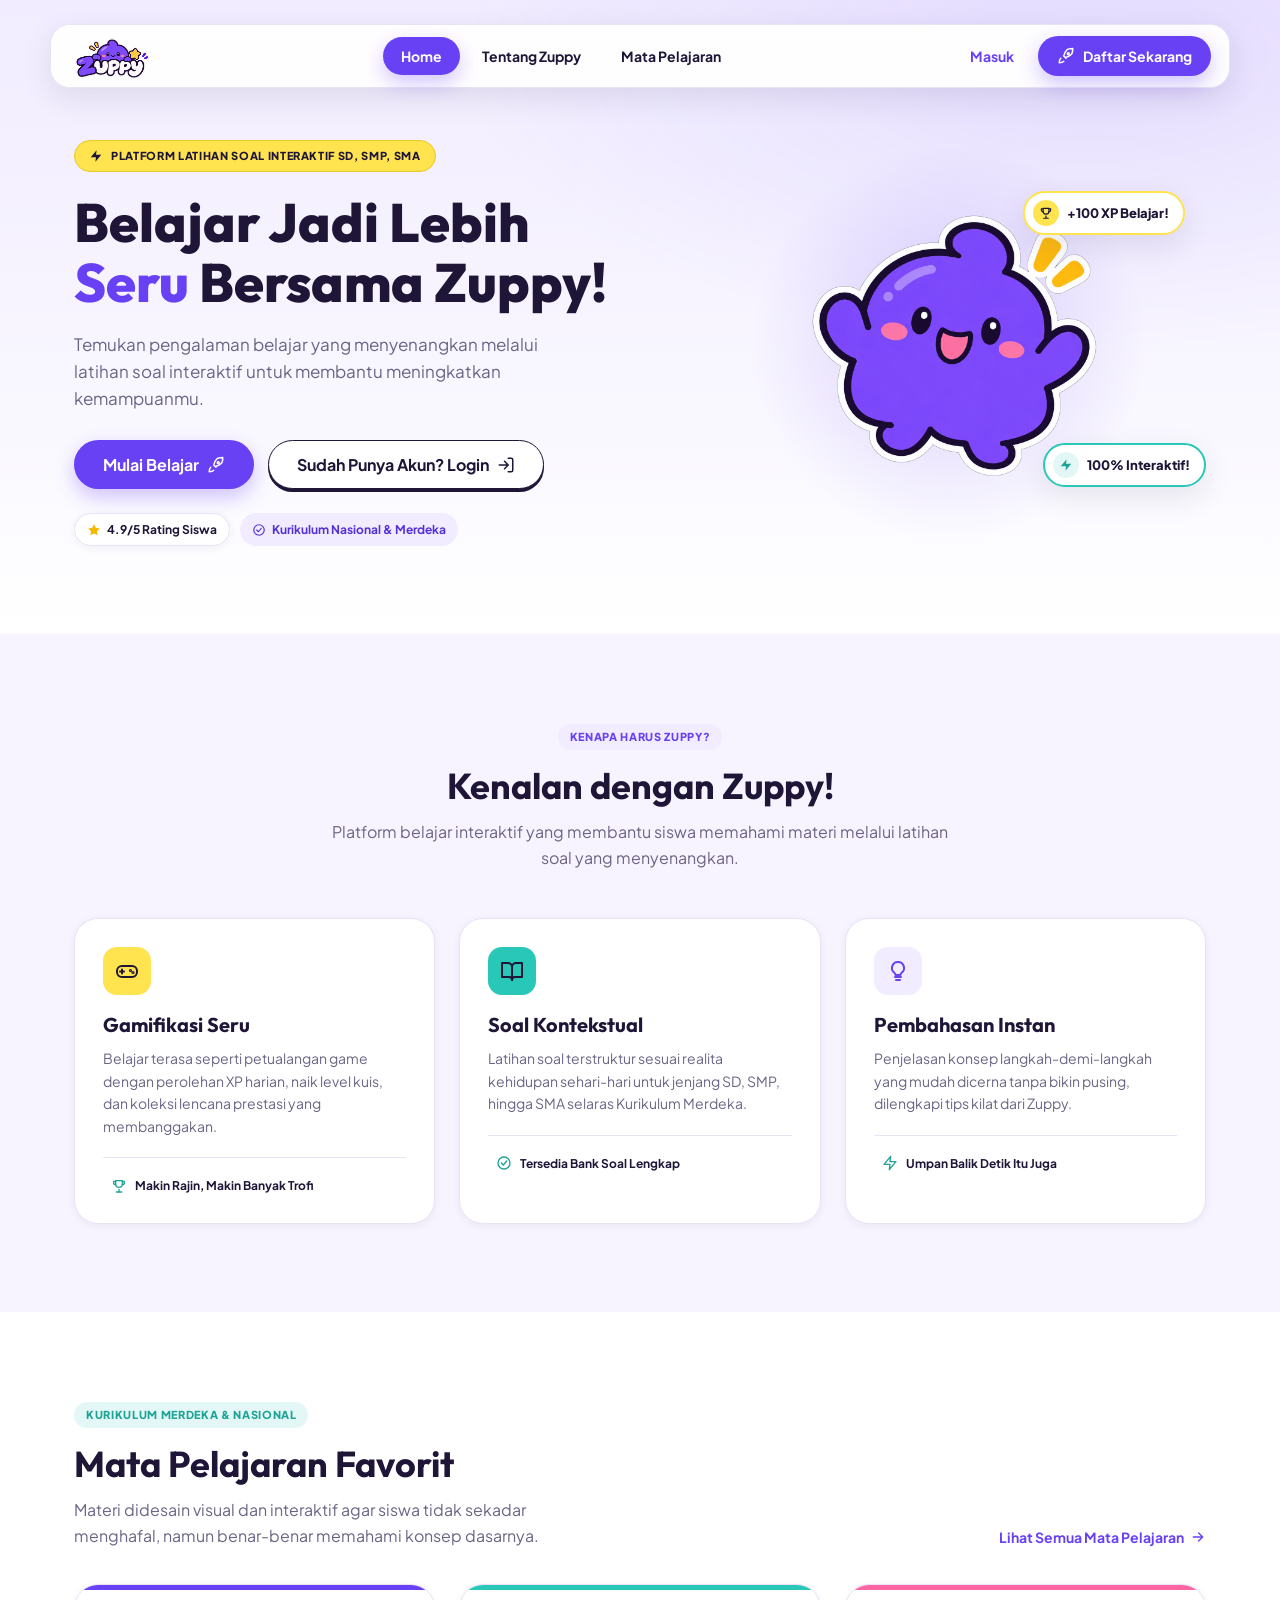
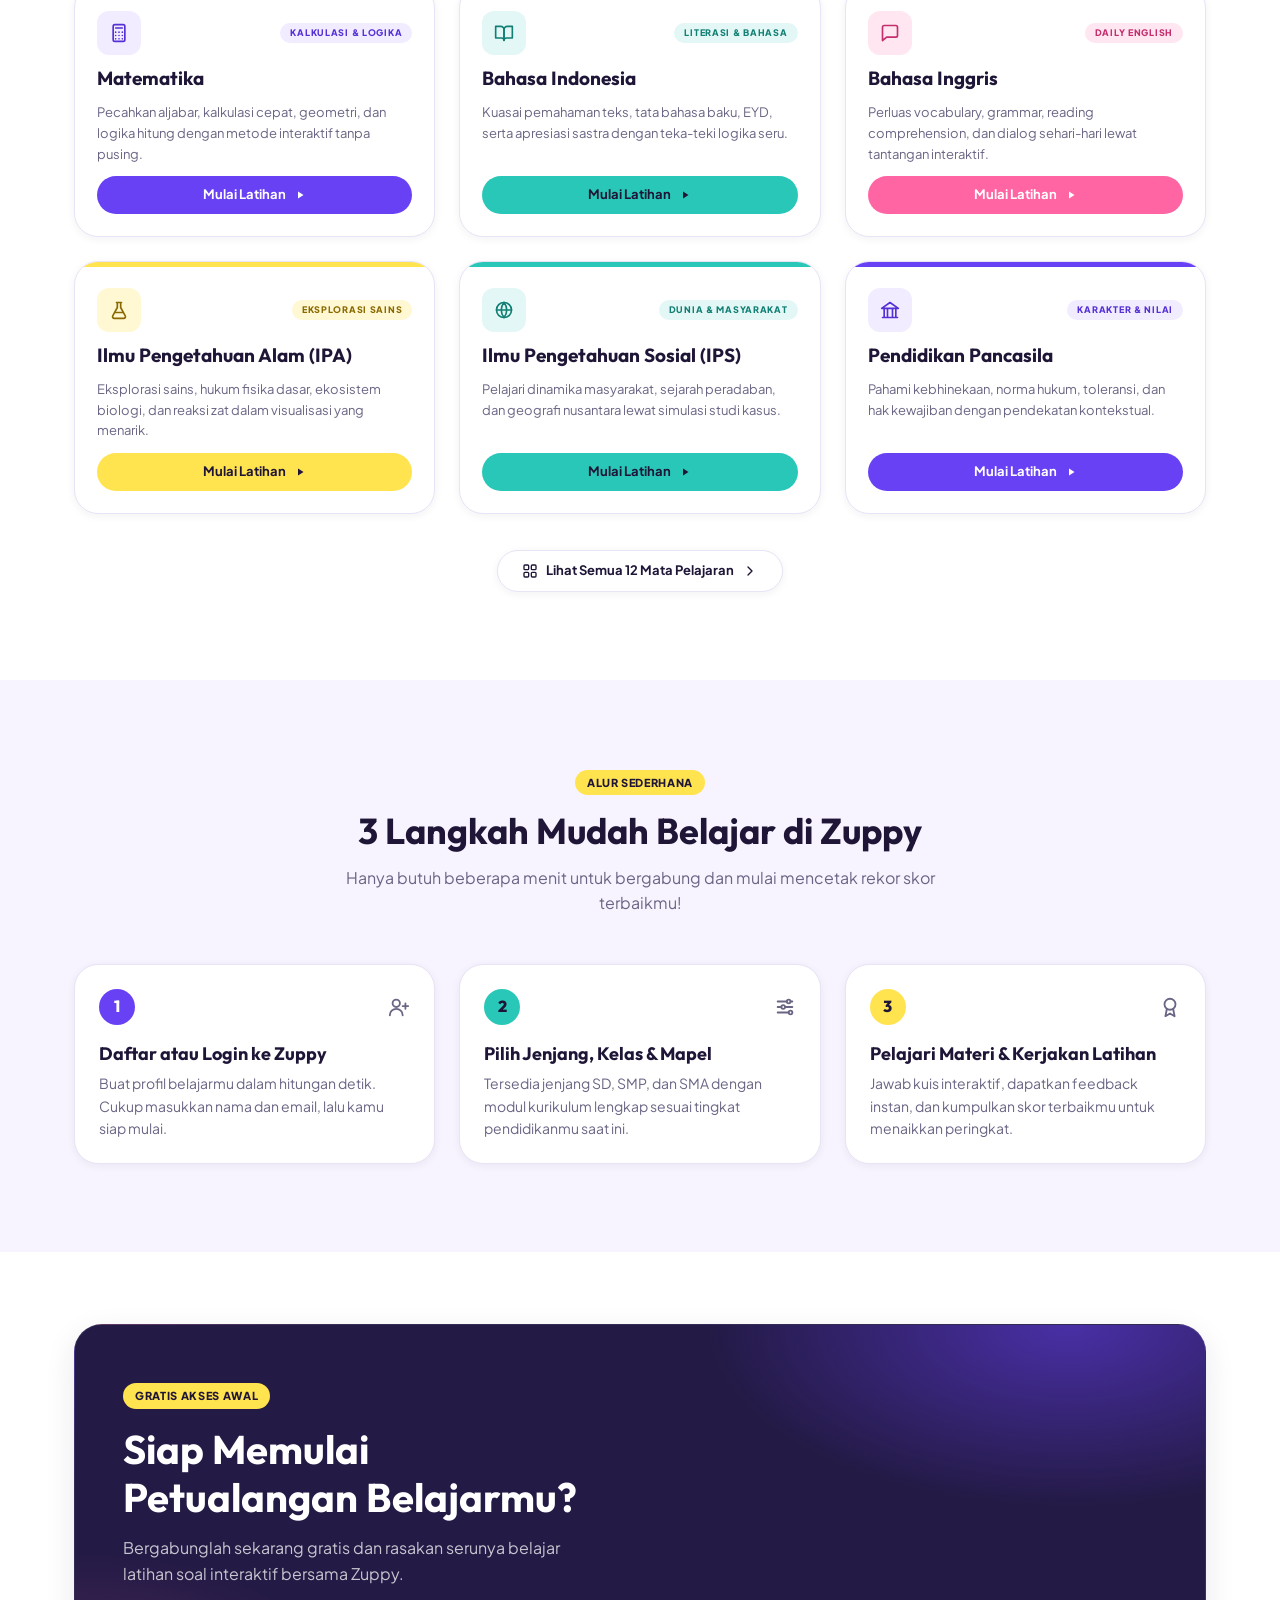
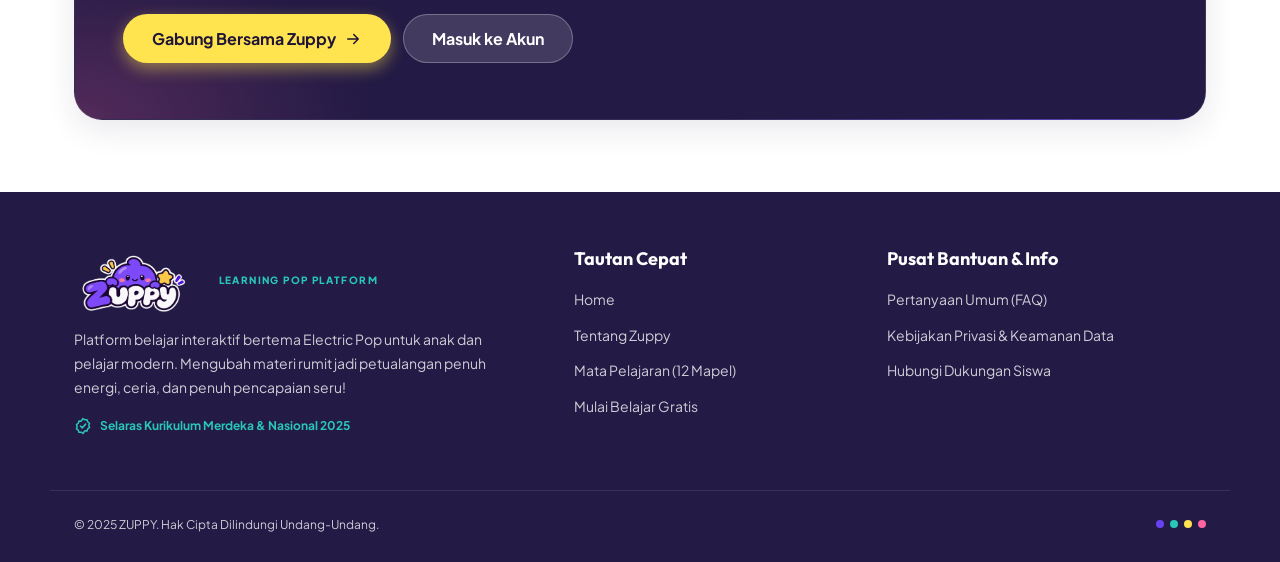
==== index.html @ 51023ef5 "Initial commit - Zuppy" ====
<!DOCTYPE html>
<html lang="id">
<head>
  <meta charset="UTF-8">
  <meta name="viewport" content="width=device-width, initial-scale=1.0">
  <meta name="description" content="Zuppy — platform latihan soal interaktif untuk SD, SMP, dan SMA. Play, Learn & Explore!">
  <title>Zuppy — Play, Learn &amp; Explore!</title>
  <link rel="stylesheet" href="css/style.css">
  <link rel="stylesheet" href="css/components.css">
  <link rel="stylesheet" href="css/home.css">
  <link rel="stylesheet" href="css/responsive.css">
  <script src="js/components.js" defer></script>
  <script src="js/app.js" defer></script>
</head>
<body data-root="" data-page="home">

  <div data-component="header"></div>

  <main>
    <!-- ============ HERO ============ -->
    <section class="hero" id="beranda" data-spy="home">
      <div class="container hero__grid">
        <div class="hero__copy">
          <span class="hero__badge reveal">
            <svg class="icon icon--fill" viewBox="0 0 24 24" aria-hidden="true"><path d="M13 2 3 14h9l-1 8 10-12h-9z"/></svg>
            Platform Latihan Soal Interaktif SD, SMP, SMA
          </span>
          <h1 class="hero__title reveal">Belajar Jadi Lebih <span class="hl-seru">Seru</span> Bersama Zuppy!</h1>
          <p class="hero__lead reveal">Temukan pengalaman belajar yang menyenangkan melalui latihan soal interaktif untuk membantu meningkatkan kemampuanmu.</p>
          <div class="hero__actions reveal">
            <a class="btn btn--primary btn--lg" data-href="pages/register.html">
              Mulai Belajar
              <svg class="icon" viewBox="0 0 24 24" aria-hidden="true"><path d="M5 15c-1.5 1.2-2 4-2 6 2 0 4.8-.5 6-2"/><path d="M12 15 9 12a15 15 0 0 1 4-8c2-2 6-2 8-2 0 2 0 6-2 8a15 15 0 0 1-8 4z"/><circle cx="15" cy="9" r="1.3"/></svg>
            </a>
            <a class="btn btn--secondary btn--lg" data-href="pages/login.html">
              Sudah Punya Akun? Login
              <svg class="icon" viewBox="0 0 24 24" aria-hidden="true"><path d="M15 3h4a2 2 0 0 1 2 2v14a2 2 0 0 1-2 2h-4"/><path d="M10 17l5-5-5-5M15 12H3"/></svg>
            </a>
          </div>
          <div class="hero__meta reveal">
            <span class="chip chip--white">
              <svg class="icon icon--fill" viewBox="0 0 24 24" aria-hidden="true"><path d="m12 2 3.1 6.3 6.9 1-5 4.9 1.2 6.8L12 17.8 5.8 21l1.2-6.8-5-4.9 6.9-1z"/></svg>
              4.9/5 Rating Siswa
            </span>
            <span class="chip chip--purple">
              <svg class="icon" viewBox="0 0 24 24" aria-hidden="true"><circle cx="12" cy="12" r="9"/><path d="m8 12 3 3 5-6"/></svg>
              Kurikulum Nasional &amp; Merdeka
            </span>
          </div>
        </div>

        <div class="hero__visual">
          <div class="hero__glow" aria-hidden="true"></div>
          <div class="mascot"><img data-src="assets/images/mascot/maskot.png" alt="Zuppy, maskot belajar yang ceria"></div>
          <span class="float-chip float-chip--xp">
            <span class="float-chip__icon"><svg class="icon" viewBox="0 0 24 24" aria-hidden="true"><path d="M8 21h8M12 17v4M7 4h10v5a5 5 0 0 1-10 0z"/><path d="M17 5h3v2a3 3 0 0 1-3 3M7 5H4v2a3 3 0 0 0 3 3"/></svg></span>
            +100 XP Belajar!
          </span>
          <span class="float-chip float-chip--fun">
            <span class="float-chip__icon"><svg class="icon icon--fill" viewBox="0 0 24 24" aria-hidden="true"><path d="M13 2 3 14h9l-1 8 10-12h-9z"/></svg></span>
            100% Interaktif!
          </span>
        </div>
      </div>
    </section>

    <!-- ============ TENTANG / FITUR ============ -->
    <section class="section section--tint" id="tentang" data-spy="tentang">
      <div class="container">
        <div class="section-head reveal">
          <span class="badge badge--purple">Kenapa harus Zuppy?</span>
          <h2>Kenalan dengan Zuppy!</h2>
          <p>Platform belajar interaktif yang membantu siswa memahami materi melalui latihan soal yang menyenangkan.</p>
        </div>

        <div class="feature-grid">
          <article class="feature-card reveal">
            <span class="feature-card__icon tone-yellow"><svg class="icon" viewBox="0 0 24 24" aria-hidden="true"><rect x="2" y="7" width="20" height="11" rx="5"/><path d="M7 10.5v4M5 12.5h4"/><circle cx="15.5" cy="11.5" r=".6"/><circle cx="18" cy="13.5" r=".6"/></svg></span>
            <h3>Gamifikasi Seru</h3>
            <p>Belajar terasa seperti petualangan game dengan perolehan XP harian, naik level kuis, dan koleksi lencana prestasi yang membanggakan.</p>
            <span class="feature-card__foot"><svg class="icon" viewBox="0 0 24 24" aria-hidden="true"><path d="M8 21h8M12 17v4M7 4h10v5a5 5 0 0 1-10 0z"/><path d="M17 5h3v2a3 3 0 0 1-3 3M7 5H4v2a3 3 0 0 0 3 3"/></svg>Makin Rajin, Makin Banyak Trofi</span>
          </article>

          <article class="feature-card reveal">
            <span class="feature-card__icon tone-turquoise"><svg class="icon" viewBox="0 0 24 24" aria-hidden="true"><path d="M2 4h6a4 4 0 0 1 4 4v13a3 3 0 0 0-3-3H2z"/><path d="M22 4h-6a4 4 0 0 0-4 4v13a3 3 0 0 1 3-3h7z"/></svg></span>
            <h3>Soal Kontekstual</h3>
            <p>Latihan soal terstruktur sesuai realita kehidupan sehari-hari untuk jenjang SD, SMP, hingga SMA selaras Kurikulum Merdeka.</p>
            <span class="feature-card__foot"><svg class="icon" viewBox="0 0 24 24" aria-hidden="true"><circle cx="12" cy="12" r="9"/><path d="m8 12 3 3 5-6"/></svg>Tersedia Bank Soal Lengkap</span>
          </article>

          <article class="feature-card reveal">
            <span class="feature-card__icon tone-purple"><svg class="icon" viewBox="0 0 24 24" aria-hidden="true"><path d="M9 18h6M10 21h4"/><path d="M12 3a6 6 0 0 0-3.5 10.9c.6.5 1 1.2 1 2.1h5c0-.9.4-1.6 1-2.1A6 6 0 0 0 12 3z"/></svg></span>
            <h3>Pembahasan Instan</h3>
            <p>Penjelasan konsep langkah-demi-langkah yang mudah dicerna tanpa bikin pusing, dilengkapi tips kilat dari Zuppy.</p>
            <span class="feature-card__foot"><svg class="icon" viewBox="0 0 24 24" aria-hidden="true"><path d="M13 2 3 14h9l-1 8 10-12h-9z"/></svg>Umpan Balik Detik Itu Juga</span>
          </article>
        </div>
      </div>
    </section>

    <!-- ============ MATA PELAJARAN ============ -->
    <section class="section" id="mapel" data-spy="mapel">
      <div class="container">
        <div class="section-head section-head--split reveal">
          <div>
            <span class="badge badge--turquoise">Kurikulum Merdeka &amp; Nasional</span>
            <h2>Mata Pelajaran Favorit</h2>
            <p>Materi didesain visual dan interaktif agar siswa tidak sekadar menghafal, namun benar-benar memahami konsep dasarnya.</p>
          </div>
          <a class="link-more" data-href="pages/subjects.html">
            Lihat Semua Mata Pelajaran
            <svg class="icon" viewBox="0 0 24 24" aria-hidden="true"><path d="M5 12h14M13 6l6 6-6 6"/></svg>
          </a>
        </div>

        <div class="subject-grid">
          <article class="subject-card reveal">
            <div class="subject-card__top">
              <span class="subject-card__icon"><svg class="icon" viewBox="0 0 24 24" aria-hidden="true"><rect x="5" y="2" width="14" height="20" rx="2"/><path d="M8 6h8M8 11h.01M12 11h.01M16 11h.01M8 15h.01M12 15h.01M16 15h.01M8 19h.01M12 19h.01M16 19h.01"/></svg></span>
              <span class="subject-card__tag">Kalkulasi &amp; Logika</span>
            </div>
            <h3>Matematika</h3>
            <p>Pecahkan aljabar, kalkulasi cepat, geometri, dan logika hitung dengan metode interaktif tanpa pusing.</p>
            <a class="btn" data-href="pages/subjects.html?subject=matematika">Mulai Latihan <svg class="icon icon--fill" viewBox="0 0 24 24" aria-hidden="true"><path d="M8 5v14l11-7z"/></svg></a>
          </article>

          <article class="subject-card subject-card--turquoise reveal">
            <div class="subject-card__top">
              <span class="subject-card__icon"><svg class="icon" viewBox="0 0 24 24" aria-hidden="true"><path d="M2 4h6a4 4 0 0 1 4 4v13a3 3 0 0 0-3-3H2z"/><path d="M22 4h-6a4 4 0 0 0-4 4v13a3 3 0 0 1 3-3h7z"/></svg></span>
              <span class="subject-card__tag">Literasi &amp; Bahasa</span>
            </div>
            <h3>Bahasa Indonesia</h3>
            <p>Kuasai pemahaman teks, tata bahasa baku, EYD, serta apresiasi sastra dengan teka-teki logika seru.</p>
            <a class="btn" data-href="pages/subjects.html?subject=bahasa-indonesia">Mulai Latihan <svg class="icon icon--fill" viewBox="0 0 24 24" aria-hidden="true"><path d="M8 5v14l11-7z"/></svg></a>
          </article>

          <article class="subject-card subject-card--pink reveal">
            <div class="subject-card__top">
              <span class="subject-card__icon"><svg class="icon" viewBox="0 0 24 24" aria-hidden="true"><path d="M21 15a2 2 0 0 1-2 2H8l-5 4V5a2 2 0 0 1 2-2h14a2 2 0 0 1 2 2z"/></svg></span>
              <span class="subject-card__tag">Daily English</span>
            </div>
            <h3>Bahasa Inggris</h3>
            <p>Perluas vocabulary, grammar, reading comprehension, dan dialog sehari-hari lewat tantangan interaktif.</p>
            <a class="btn" data-href="pages/subjects.html?subject=bahasa-inggris">Mulai Latihan <svg class="icon icon--fill" viewBox="0 0 24 24" aria-hidden="true"><path d="M8 5v14l11-7z"/></svg></a>
          </article>

          <article class="subject-card subject-card--yellow reveal">
            <div class="subject-card__top">
              <span class="subject-card__icon"><svg class="icon" viewBox="0 0 24 24" aria-hidden="true"><path d="M9 3h6M10 3v6L4.5 19a2 2 0 0 0 1.8 3h11.4a2 2 0 0 0 1.8-3L14 9V3"/><path d="M7.5 15h9"/></svg></span>
              <span class="subject-card__tag">Eksplorasi Sains</span>
            </div>
            <h3>Ilmu Pengetahuan Alam (IPA)</h3>
            <p>Eksplorasi sains, hukum fisika dasar, ekosistem biologi, dan reaksi zat dalam visualisasi yang menarik.</p>
            <a class="btn" data-href="pages/subjects.html?subject=ipa">Mulai Latihan <svg class="icon icon--fill" viewBox="0 0 24 24" aria-hidden="true"><path d="M8 5v14l11-7z"/></svg></a>
          </article>

          <article class="subject-card subject-card--turquoise reveal">
            <div class="subject-card__top">
              <span class="subject-card__icon"><svg class="icon" viewBox="0 0 24 24" aria-hidden="true"><circle cx="12" cy="12" r="9"/><path d="M3 12h18M12 3a14 14 0 0 1 0 18M12 3a14 14 0 0 0 0 18"/></svg></span>
              <span class="subject-card__tag">Dunia &amp; Masyarakat</span>
            </div>
            <h3>Ilmu Pengetahuan Sosial (IPS)</h3>
            <p>Pelajari dinamika masyarakat, sejarah peradaban, dan geografi nusantara lewat simulasi studi kasus.</p>
            <a class="btn" data-href="pages/subjects.html?subject=ips">Mulai Latihan <svg class="icon icon--fill" viewBox="0 0 24 24" aria-hidden="true"><path d="M8 5v14l11-7z"/></svg></a>
          </article>

          <article class="subject-card reveal">
            <div class="subject-card__top">
              <span class="subject-card__icon"><svg class="icon" viewBox="0 0 24 24" aria-hidden="true"><path d="M3 21h18M5 21V10M9 21V10M15 21V10M19 21V10M2 10l10-7 10 7z"/></svg></span>
              <span class="subject-card__tag">Karakter &amp; Nilai</span>
            </div>
            <h3>Pendidikan Pancasila</h3>
            <p>Pahami kebhinekaan, norma hukum, toleransi, dan hak kewajiban dengan pendekatan kontekstual.</p>
            <a class="btn" data-href="pages/subjects.html?subject=pancasila">Mulai Latihan <svg class="icon icon--fill" viewBox="0 0 24 24" aria-hidden="true"><path d="M8 5v14l11-7z"/></svg></a>
          </article>
        </div>

        <div class="subject-more reveal">
          <a class="btn" data-href="pages/subjects.html">
            <svg class="icon" viewBox="0 0 24 24" aria-hidden="true"><rect x="3" y="3" width="7" height="7" rx="1.5"/><rect x="14" y="3" width="7" height="7" rx="1.5"/><rect x="3" y="14" width="7" height="7" rx="1.5"/><rect x="14" y="14" width="7" height="7" rx="1.5"/></svg>
            Lihat Semua 12 Mata Pelajaran
            <svg class="icon" viewBox="0 0 24 24" aria-hidden="true"><path d="m9 6 6 6-6 6"/></svg>
          </a>
        </div>
      </div>
    </section>

    <!-- ============ 3 LANGKAH ============ -->
    <section class="section section--tint" id="langkah">
      <div class="container">
        <div class="section-head reveal">
          <span class="badge badge--yellow">Alur sederhana</span>
          <h2>3 Langkah Mudah Belajar di Zuppy</h2>
          <p>Hanya butuh beberapa menit untuk bergabung dan mulai mencetak rekor skor terbaikmu!</p>
        </div>

        <div class="step-grid">
          <article class="step-card reveal">
            <div class="step-card__top">
              <span class="step-card__num num-purple">1</span>
              <svg class="icon" viewBox="0 0 24 24" aria-hidden="true"><circle cx="9" cy="8" r="4"/><path d="M2 21a7 7 0 0 1 14 0M19 8v6M16 11h6"/></svg>
            </div>
            <h3>Daftar atau Login ke Zuppy</h3>
            <p>Buat profil belajarmu dalam hitungan detik. Cukup masukkan nama dan email, lalu kamu siap mulai.</p>
          </article>

          <article class="step-card reveal">
            <div class="step-card__top">
              <span class="step-card__num num-turquoise">2</span>
              <svg class="icon" viewBox="0 0 24 24" aria-hidden="true"><path d="M4 6h10M18 6h2M4 12h4M12 12h8M4 18h12"/><circle cx="16" cy="6" r="2"/><circle cx="10" cy="12" r="2"/><circle cx="18" cy="18" r="2"/></svg>
            </div>
            <h3>Pilih Jenjang, Kelas &amp; Mapel</h3>
            <p>Tersedia jenjang SD, SMP, dan SMA dengan modul kurikulum lengkap sesuai tingkat pendidikanmu saat ini.</p>
          </article>

          <article class="step-card reveal">
            <div class="step-card__top">
              <span class="step-card__num num-yellow">3</span>
              <svg class="icon" viewBox="0 0 24 24" aria-hidden="true"><circle cx="12" cy="9" r="6"/><path d="M8.5 14.5 7 22l5-3 5 3-1.5-7.5"/></svg>
            </div>
            <h3>Pelajari Materi &amp; Kerjakan Latihan</h3>
            <p>Jawab kuis interaktif, dapatkan feedback instan, dan kumpulkan skor terbaikmu untuk menaikkan peringkat.</p>
          </article>
        </div>
      </div>
    </section>

    <!-- ============ CTA ============ -->
    <section class="cta">
      <div class="container">
        <div class="cta__box reveal">
          <span class="badge badge--yellow">Gratis akses awal</span>
          <h2>Siap Memulai Petualangan Belajarmu?</h2>
          <p>Bergabunglah sekarang gratis dan rasakan serunya belajar latihan soal interaktif bersama Zuppy.</p>
          <div class="cta__actions">
            <a class="btn btn--yellow btn--lg" data-href="pages/register.html">
              Gabung Bersama Zuppy
              <svg class="icon" viewBox="0 0 24 24" aria-hidden="true"><path d="M5 12h14M13 6l6 6-6 6"/></svg>
            </a>
            <a class="btn btn--light btn--lg" data-href="pages/login.html">Masuk ke Akun</a>
          </div>
        </div>
      </div>
    </section>
  </main>

  <div data-component="footer"></div>

</body>
</html>
---- css/style.css ----
/* ==========================================================
   ZUPPY — Design System (variables, base, buttons, utilities)
   ========================================================== */
@import url('https://fonts.googleapis.com/css2?family=Outfit:wght@500;600;700;800&family=Plus+Jakarta+Sans:wght@400;500;600;700;800&display=swap');

:root {
  /* Brand colors */
  --purple: #6941F5;
  --purple-dark: #5530D6;
  --purple-soft: #F1ECFF;
  --purple-tint: #F7F4FF;
  --turquoise: #29C7B8;
  --turquoise-dark: #1FA396;
  --turquoise-soft: #E3F8F6;
  --yellow: #FFE34F;
  --yellow-soft: #FFF8D2;
  --pink: #FF65A3;
  --pink-soft: #FFE6F0;

  /* Neutrals */
  --white: #FFFFFF;
  --ink: #1E1537;
  --muted: #6B6585;
  --line: #E8E3F6;
  --night: #231A45;

  /* Typography */
  --font-heading: 'Outfit', 'Plus Jakarta Sans', system-ui, sans-serif;
  --font-body: 'Plus Jakarta Sans', system-ui, -apple-system, 'Segoe UI', sans-serif;

  /* Radius */
  --radius-sm: 10px;
  --radius-md: 16px;
  --radius-lg: 24px;
  --radius-pill: 999px;

  /* Shadows */
  --shadow-sm: 0 2px 8px rgba(35, 26, 69, 0.06);
  --shadow-md: 0 10px 30px rgba(35, 26, 69, 0.10);
  --shadow-purple: 0 8px 20px rgba(105, 65, 245, 0.30);

  /* Spacing */
  --space-1: 4px;
  --space-2: 8px;
  --space-3: 12px;
  --space-4: 16px;
  --space-5: 24px;
  --space-6: 32px;
  --space-7: 48px;
  --space-8: 72px;

  /* Layout */
  --container: 1180px;
  --sidebar-w: 264px;

  --ease: cubic-bezier(0.2, 0.8, 0.2, 1);
}

/* ---------- Reset & base ---------- */
*, *::before, *::after { box-sizing: border-box; }
html { scroll-behavior: smooth; -webkit-text-size-adjust: 100%; }

body {
  margin: 0;
  min-height: 100vh;
  display: flex;
  flex-direction: column;
  font-family: var(--font-body);
  font-size: 16px;
  line-height: 1.6;
  color: var(--ink);
  background: var(--white);
  overflow-x: hidden;
}
body > main { flex: 1; }
body.no-scroll { overflow: hidden; }

h1, h2, h3, h4 {
  margin: 0;
  font-family: var(--font-heading);
  font-weight: 700;
  line-height: 1.2;
  color: var(--ink);
}
p { margin: 0; }
ul { margin: 0; padding: 0; list-style: none; }
a { color: inherit; text-decoration: none; }
img { max-width: 100%; display: block; }
button { font: inherit; color: inherit; cursor: pointer; }

:focus-visible {
  outline: 3px solid var(--turquoise);
  outline-offset: 2px;
  border-radius: 6px;
}

.container {
  width: 100%;
  max-width: var(--container);
  margin-inline: auto;
  padding-inline: var(--space-5);
}

.sr-only {
  position: absolute;
  width: 1px; height: 1px;
  padding: 0; margin: -1px;
  overflow: hidden;
  clip: rect(0, 0, 0, 0);
  white-space: nowrap;
  border: 0;
}

/* ---------- Buttons ---------- */
.btn {
  display: inline-flex;
  align-items: center;
  justify-content: center;
  gap: var(--space-2);
  padding: 12px 24px;
  border: 1.5px solid transparent;
  border-radius: var(--radius-pill);
  font-family: var(--font-body);
  font-size: 15px;
  font-weight: 700;
  line-height: 1.2;
  white-space: nowrap;
  transition: transform 0.2s var(--ease), box-shadow 0.2s var(--ease), background 0.2s var(--ease);
}
.btn svg { width: 18px; height: 18px; flex-shrink: 0; }
.btn:hover { transform: translateY(-2px); }
.btn:active { transform: translateY(0) scale(0.97); }

.btn--primary { background: var(--purple); color: var(--white); box-shadow: var(--shadow-purple); }
.btn--primary:hover { background: var(--purple-dark); }

.btn--secondary { background: var(--white); color: var(--ink); border-color: var(--ink); box-shadow: 0 3px 0 var(--ink); }
.btn--secondary:hover { box-shadow: 0 5px 0 var(--ink); }

.btn--yellow { background: var(--yellow); color: var(--ink); box-shadow: 0 6px 16px rgba(255, 227, 79, 0.45); }
.btn--light { background: rgba(255, 255, 255, 0.14); color: var(--white); border-color: rgba(255, 255, 255, 0.28); }

.btn--sm { padding: 10px 18px; font-size: 14px; }
.btn--lg { padding: 14px 28px; font-size: 16px; }

/* ---------- Badge ---------- */
.badge {
  display: inline-flex;
  align-items: center;
  gap: 6px;
  padding: 4px 12px;
  border-radius: var(--radius-pill);
  font-size: 11px;
  font-weight: 800;
  letter-spacing: 0.06em;
  text-transform: uppercase;
}
.badge--purple { background: var(--purple-soft); color: var(--purple); }
.badge--turquoise { background: var(--turquoise-soft); color: var(--turquoise-dark); }
.badge--yellow { background: var(--yellow); color: var(--ink); }
.badge--pink { background: var(--pink-soft); color: #D63B7B; }

/* ---------- Component loader error ---------- */
.component-error {
  padding: var(--space-4);
  margin: var(--space-4);
  border-radius: var(--radius-md);
  background: var(--pink-soft);
  color: #B0285F;
  font-weight: 600;
  text-align: center;
}

@media (prefers-reduced-motion: reduce) {
  *, *::before, *::after { animation: none !important; transition: none !important; scroll-behavior: auto !important; }
}
---- css/components.css ----
/* ==========================================================
   ZUPPY — Reusable components: brand, header, footer, sidebar siswa, modal
   ========================================================== */

/* ---------- Brand (logo asli) ----------
   logo.png memiliki ruang kosong di sekelilingnya. Area logo yang terlihat
   dipotong lewat CSS (tanpa mengubah file asli):
   isi logo = 1511 x 729 px dari kanvas 1774 x 887 px.
   Jika file logo diganti, sesuaikan angka di bawah. */
.brand { display: inline-flex; align-items: center; }

.brand-logo {
  --logo-h: 46px;
  position: relative;
  display: block;
  flex-shrink: 0;
  height: var(--logo-h);
  aspect-ratio: 1511 / 729;
  overflow: hidden;
}
.brand-logo img {
  position: absolute;
  top: -6.72%;      /* 49 / 729  */
  left: -14.89%;    /* 225 / 1511 */
  width: 117.41%;   /* 1774 / 1511 */
  max-width: none;
  height: auto;
}
.brand-logo--lg { --logo-h: 64px; }

/* ---------- Header (publik) ---------- */
.site-header { position: sticky; top: 12px; z-index: 50; padding: 12px var(--space-4) 0; }

.site-header__bar {
  display: flex;
  align-items: center;
  justify-content: space-between;
  gap: var(--space-4);
  max-width: var(--container);
  margin-inline: auto;
  padding: 8px 18px;
  background: rgba(255, 255, 255, 0.94);
  backdrop-filter: blur(10px);
  border: 1px solid var(--line);
  border-radius: 20px;
  box-shadow: var(--shadow-md);
}

.site-nav { display: flex; align-items: center; gap: var(--space-1); }
.site-nav__link {
  padding: 8px 18px;
  border-radius: var(--radius-pill);
  font-size: 14px;
  font-weight: 700;
  color: var(--ink);
  transition: background 0.2s var(--ease), color 0.2s var(--ease), box-shadow 0.2s var(--ease);
}
.site-nav__link:hover { background: var(--purple-soft); color: var(--purple); }
.site-nav__link.is-active { background: var(--purple); color: var(--white); box-shadow: var(--shadow-purple); }

.site-header__actions { display: flex; align-items: center; gap: var(--space-3); }
.link-login {
  padding: 8px 12px;
  border-radius: var(--radius-pill);
  font-size: 14px;
  font-weight: 700;
  color: var(--purple);
  transition: background 0.2s var(--ease);
}
.link-login:hover { background: var(--purple-soft); }

.avatar {
  display: grid;
  place-items: center;
  width: 40px; height: 40px;
  overflow: hidden;
  background: var(--purple-soft);
  border: 2px solid var(--purple);
  border-radius: 50%;
  transition: transform 0.2s var(--ease);
}
.avatar:hover { transform: scale(1.08); }
.avatar img { width: 100%; height: 100%; object-fit: contain; transform: scale(1.1); }

.nav-toggle {
  display: none;
  place-items: center;
  width: 40px; height: 40px;
  background: var(--purple-soft);
  color: var(--purple);
  border: 0;
  border-radius: 12px;
}
.nav-toggle svg { width: 22px; height: 22px; }
.nav-toggle .icon-close { display: none; }
.site-header.is-open .nav-toggle .icon-open { display: none; }
.site-header.is-open .nav-toggle .icon-close { display: block; }

/* ---------- Footer ---------- */
.site-footer {
  margin-top: var(--space-8);
  padding: 56px 0 28px;
  background: var(--night);
  color: rgba(255, 255, 255, 0.78);
}
.site-footer__grid {
  display: grid;
  grid-template-columns: 1.7fr 1fr 1.2fr;
  gap: var(--space-7);
}
.site-footer__brandline { display: flex; align-items: center; gap: var(--space-3); flex-wrap: wrap; }
.site-footer__tag {
  font-size: 10px;
  font-weight: 800;
  letter-spacing: 0.14em;
  text-transform: uppercase;
  color: var(--turquoise);
}
.site-footer__brand p { max-width: 420px; margin-top: var(--space-4); font-size: 14px; line-height: 1.7; }
.site-footer__badge {
  display: inline-flex;
  align-items: center;
  gap: 8px;
  margin-top: var(--space-4) !important;
  font-size: 12px !important;
  font-weight: 700;
  color: var(--turquoise);
}
.site-footer__badge svg { width: 18px; height: 18px; }

.site-footer__col h3 { margin-bottom: var(--space-4); font-size: 18px; color: var(--white); }
.site-footer__col ul { display: grid; gap: 10px; }
.site-footer__col a { font-size: 14px; transition: color 0.2s var(--ease), padding-left 0.2s var(--ease); }
.site-footer__col a:hover { color: var(--turquoise); padding-left: 4px; }

.site-footer__bottom {
  display: flex;
  align-items: center;
  justify-content: space-between;
  gap: var(--space-4);
  margin-top: var(--space-7);
  padding-top: var(--space-5);
  border-top: 1px solid rgba(255, 255, 255, 0.1);
  font-size: 12px;
}
.site-footer__dots { display: flex; gap: 6px; }
.site-footer__dots span { width: 8px; height: 8px; border-radius: 50%; }
.site-footer__dots span:nth-child(1) { background: var(--purple); }
.site-footer__dots span:nth-child(2) { background: var(--turquoise); }
.site-footer__dots span:nth-child(3) { background: var(--yellow); }
.site-footer__dots span:nth-child(4) { background: var(--pink); }

/* ---------- Sidebar siswa ---------- */
.sidebar {
  position: sticky;
  top: 0;
  display: flex;
  flex-direction: column;
  gap: var(--space-5);
  width: var(--sidebar-w);
  height: 100vh;
  padding: var(--space-5) var(--space-4);
  background: var(--white);
  border-right: 1px solid var(--line);
  overflow-y: auto;
}
.sidebar__top { display: flex; align-items: center; justify-content: space-between; padding-inline: var(--space-2); }
.sidebar__close {
  display: none;
  place-items: center;
  width: 36px; height: 36px;
  background: var(--purple-soft);
  color: var(--purple);
  border: 0;
  border-radius: 10px;
}
.sidebar__close svg { width: 20px; height: 20px; }

.sidebar__label {
  padding-inline: var(--space-3);
  font-size: 11px;
  font-weight: 800;
  letter-spacing: 0.1em;
  text-transform: uppercase;
  color: var(--muted);
}
.sidebar__nav ul { display: grid; gap: 4px; margin-top: var(--space-2); }
.sidebar__link {
  display: flex;
  align-items: center;
  gap: var(--space-3);
  padding: 12px 14px;
  border-radius: var(--radius-md);
  font-size: 14px;
  font-weight: 700;
  color: var(--ink);
  transition: background 0.2s var(--ease), color 0.2s var(--ease), transform 0.2s var(--ease);
}
.sidebar__link svg { width: 20px; height: 20px; flex-shrink: 0; }
.sidebar__link:hover { background: var(--purple-soft); color: var(--purple); transform: translateX(3px); }
.sidebar__link.is-active { background: var(--purple); color: var(--white); box-shadow: var(--shadow-purple); transform: none; }

.sidebar__footer { margin-top: auto; padding-top: var(--space-4); border-top: 1px solid var(--line); }
.sidebar__link--logout { color: #D63B7B; }
.sidebar__link--logout:hover { background: var(--pink-soft); color: #D63B7B; }

.sidebar-overlay {
  position: fixed;
  inset: 0;
  z-index: 90;
  background: rgba(35, 26, 69, 0.5);
  opacity: 0;
  pointer-events: none;
  transition: opacity 0.25s var(--ease);
}
.sidebar-overlay.is-visible { opacity: 1; pointer-events: auto; }

/* ---------- Modal (konfirmasi logout) ---------- */
.modal {
  position: fixed;
  inset: 0;
  z-index: 200;
  display: grid;
  place-items: center;
  padding: var(--space-4);
  opacity: 0;
  transition: opacity 0.2s var(--ease);
}
.modal.is-open { opacity: 1; }

.modal__backdrop {
  position: absolute;
  inset: 0;
  background: rgba(35, 26, 69, 0.55);
  backdrop-filter: blur(3px);
}

.modal__panel {
  position: relative;
  width: 100%;
  max-width: 400px;
  padding: 32px 28px 28px;
  text-align: center;
  background: var(--white);
  border: 1px solid var(--line);
  border-radius: var(--radius-lg);
  box-shadow: var(--shadow-md);
  transform: translateY(12px) scale(0.96);
  transition: transform 0.25s var(--ease);
}
.modal.is-open .modal__panel { transform: none; }

.modal__icon {
  display: grid;
  place-items: center;
  width: 60px; height: 60px;
  margin: 0 auto var(--space-4);
  background: var(--pink-soft);
  color: #D63B7B;
  border-radius: 50%;
}
.modal__icon svg { width: 26px; height: 26px; }

.modal__panel h2 { font-size: 22px; }
.modal__panel p { margin-top: var(--space-2); font-size: 14px; color: var(--muted); }

.modal__actions { display: flex; gap: var(--space-3); margin-top: var(--space-5); }
.modal__actions .btn { flex: 1; }
.modal__actions .btn:disabled { opacity: 0.7; cursor: not-allowed; transform: none; }

@media (max-width: 420px) {
  .modal__panel { padding: 28px 20px 22px; }
  .modal__actions { flex-direction: column-reverse; }
}
---- css/home.css ----
/* ==========================================================
   ZUPPY — Halaman publik (homepage & info)
   ========================================================== */

/* ---------- Utilitas ---------- */
.icon {
  width: 20px; height: 20px;
  fill: none;
  stroke: currentColor;
  stroke-width: 2;
  stroke-linecap: round;
  stroke-linejoin: round;
  flex-shrink: 0;
}
.icon--fill { fill: currentColor; stroke: none; }

section[id] { scroll-margin-top: 96px; }

/* Animasi muncul saat di-scroll (diaktifkan oleh js/app.js) */
.js .reveal { opacity: 0; transform: translateY(18px); transition: opacity 0.6s var(--ease), transform 0.6s var(--ease); }
.js .reveal.is-visible { opacity: 1; transform: none; }

@keyframes float {
  0%, 100% { transform: translateY(0); }
  50% { transform: translateY(-10px); }
}

/* ---------- Hero ---------- */
.hero {
  margin-top: -84px;
  padding: 148px 0 88px;
  background:
    radial-gradient(900px 420px at 85% 10%, rgba(105, 65, 245, 0.10), transparent 70%),
    linear-gradient(180deg, #F1ECFF 0%, #F9F7FF 65%, var(--white) 100%);
}
.hero__grid { display: grid; grid-template-columns: 1.05fr 0.95fr; gap: var(--space-7); align-items: center; }

.hero__badge {
  display: inline-flex;
  align-items: center;
  gap: 8px;
  padding: 6px 14px;
  background: var(--yellow);
  border: 1.5px solid #E8C92B;
  border-radius: var(--radius-pill);
  font-size: 11px;
  font-weight: 800;
  letter-spacing: 0.06em;
  text-transform: uppercase;
}
.hero__badge .icon { width: 14px; height: 14px; }

.hero__title { margin-top: 20px; font-size: clamp(34px, 5.2vw, 54px); line-height: 1.12; font-weight: 800; }
.hl-seru { color: var(--purple); }
.hero__lead { max-width: 470px; margin-top: 18px; font-size: 17px; color: var(--muted); }
.hero__actions { display: flex; flex-wrap: wrap; gap: 14px; margin-top: 28px; }
.hero__meta { display: flex; flex-wrap: wrap; gap: 10px; margin-top: 24px; }

.chip {
  display: inline-flex;
  align-items: center;
  gap: 6px;
  padding: 6px 12px;
  border-radius: var(--radius-pill);
  font-size: 12px;
  font-weight: 700;
}
.chip .icon { width: 14px; height: 14px; }
.chip--white { background: var(--white); border: 1px solid var(--line); box-shadow: var(--shadow-sm); }
.chip--white .icon { color: #F5B800; }
.chip--purple { background: var(--purple-soft); color: var(--purple-dark); }

/* Visual hero: maskot asli (dipotong lewat CSS: isi 1271 x 949 dari kanvas 1536 x 1024) */
.hero__visual { position: relative; display: grid; place-items: center; min-height: 400px; }
.hero__glow {
  position: absolute;
  width: 80%;
  aspect-ratio: 1;
  border-radius: 50%;
  background: radial-gradient(circle, rgba(105, 65, 245, 0.22), rgba(105, 65, 245, 0) 68%);
}
.mascot {
  position: relative;
  width: min(80%, 380px);
  aspect-ratio: 1271 / 949;
  overflow: hidden;
  animation: float 4.5s ease-in-out infinite;
}
.mascot img {
  position: absolute;
  top: -3.69%;      /* 35 / 949  */
  left: -10.31%;    /* 131 / 1271 */
  width: 120.85%;   /* 1536 / 1271 */
  max-width: none;
  height: auto;
}

.float-chip {
  position: absolute;
  display: inline-flex;
  align-items: center;
  gap: 8px;
  padding: 7px 14px 7px 8px;
  background: var(--white);
  border: 2px solid;
  border-radius: var(--radius-pill);
  box-shadow: var(--shadow-md);
  font-size: 13px;
  font-weight: 800;
  animation: float 5s ease-in-out 0.6s infinite;
}
.float-chip__icon { display: grid; place-items: center; width: 26px; height: 26px; border-radius: 50%; }
.float-chip__icon .icon { width: 14px; height: 14px; }
.float-chip--xp { top: 12%; right: 4%; border-color: var(--yellow); }
.float-chip--xp .float-chip__icon { background: var(--yellow); }
.float-chip--fun { bottom: 14%; right: 0; border-color: var(--turquoise); }
.float-chip--fun .float-chip__icon { background: var(--turquoise-soft); color: var(--turquoise-dark); }

/* ---------- Section umum ---------- */
.section { padding: 88px 0; }
.section--tint { background: var(--purple-tint); }

.section-head { max-width: 640px; margin: 0 auto 48px; text-align: center; }
.section-head h2 { margin-top: 14px; font-size: clamp(26px, 3.6vw, 36px); }
.section-head p { margin-top: 12px; color: var(--muted); }

.section-head--split {
  display: flex;
  align-items: flex-end;
  justify-content: space-between;
  gap: var(--space-5);
  max-width: none;
  margin: 0 0 36px;
  text-align: left;
}
.section-head--split p { max-width: 520px; }

.link-more {
  display: inline-flex;
  align-items: center;
  gap: 6px;
  font-size: 14px;
  font-weight: 700;
  color: var(--purple);
  white-space: nowrap;
}
.link-more .icon { width: 16px; height: 16px; transition: transform 0.2s var(--ease); }
.link-more:hover .icon { transform: translateX(4px); }

/* ---------- Fitur (Kenalan dengan Zuppy) ---------- */
.feature-grid { display: grid; grid-template-columns: repeat(3, 1fr); gap: var(--space-5); }
.feature-card {
  display: flex;
  flex-direction: column;
  padding: 28px;
  background: var(--white);
  border: 1px solid var(--line);
  border-radius: var(--radius-lg);
  box-shadow: var(--shadow-sm);
  transition: transform 0.25s var(--ease), box-shadow 0.25s var(--ease);
}
.feature-card:hover { transform: translateY(-6px); box-shadow: var(--shadow-md); }
.feature-card__icon { display: grid; place-items: center; width: 48px; height: 48px; border-radius: 14px; }
.feature-card__icon .icon { width: 24px; height: 24px; }
.feature-card h3 { margin-top: 18px; font-size: 20px; }
.feature-card p { margin-top: 10px; font-size: 14px; color: var(--muted); }
.feature-card__foot {
  display: flex;
  align-items: center;
  gap: 8px;
  margin-top: auto;
  padding-top: 18px;
  font-size: 12px;
  font-weight: 700;
}
.feature-card__foot::before { content: ""; }
.feature-card p + .feature-card__foot { margin-top: 20px; border-top: 1px solid var(--line); }
.feature-card__foot .icon { width: 16px; height: 16px; color: var(--turquoise-dark); }

.tone-yellow { background: var(--yellow); color: var(--ink); }
.tone-turquoise { background: var(--turquoise); color: var(--ink); }
.tone-purple { background: var(--purple-soft); color: var(--purple); }

/* ---------- Mata pelajaran ---------- */
.subject-grid { display: grid; grid-template-columns: repeat(3, 1fr); gap: var(--space-5); }

.subject-card {
  --accent: var(--purple);
  --accent-soft: var(--purple-soft);
  --accent-ink: var(--purple-dark);
  --on-accent: var(--white);
  position: relative;
  display: flex;
  flex-direction: column;
  gap: var(--space-3);
  padding: 26px 22px 22px;
  background: var(--white);
  border: 1px solid var(--line);
  border-radius: var(--radius-lg);
  box-shadow: var(--shadow-sm);
  overflow: hidden;
  transition: transform 0.25s var(--ease), box-shadow 0.25s var(--ease);
}
.subject-card::before { content: ""; position: absolute; inset: 0 0 auto 0; height: 5px; background: var(--accent); }
.subject-card:hover { transform: translateY(-6px); box-shadow: var(--shadow-md); }
.subject-card--turquoise { --accent: var(--turquoise); --accent-soft: var(--turquoise-soft); --accent-ink: #137F74; --on-accent: var(--ink); }
.subject-card--pink { --accent: var(--pink); --accent-soft: var(--pink-soft); --accent-ink: #C42E6E; --on-accent: var(--white); }
.subject-card--yellow { --accent: var(--yellow); --accent-soft: var(--yellow-soft); --accent-ink: #8A6A00; --on-accent: var(--ink); }

.subject-card__top { display: flex; align-items: center; justify-content: space-between; gap: var(--space-2); }
.subject-card__icon { display: grid; place-items: center; width: 44px; height: 44px; background: var(--accent-soft); color: var(--accent-ink); border-radius: 12px; }
.subject-card__tag {
  padding: 3px 10px;
  background: var(--accent-soft);
  color: var(--accent-ink);
  border-radius: var(--radius-pill);
  font-size: 9px;
  font-weight: 800;
  letter-spacing: 0.08em;
  text-transform: uppercase;
}
.subject-card h3 { font-size: 19px; }
.subject-card p { flex: 1; font-size: 13px; color: var(--muted); }
.subject-card .btn { width: 100%; background: var(--accent); color: var(--on-accent); font-size: 13px; padding: 10px 16px; }
.subject-card .btn .icon { width: 12px; height: 12px; }

.subject-more { display: flex; justify-content: center; margin-top: 36px; }
.subject-more .btn { background: var(--white); border-color: var(--line); color: var(--ink); box-shadow: var(--shadow-sm); font-size: 13px; }
.subject-more .btn .icon { width: 16px; height: 16px; }

/* ---------- Langkah belajar ---------- */
.step-grid { display: grid; grid-template-columns: repeat(3, 1fr); gap: var(--space-5); }
.step-card {
  padding: 24px;
  background: var(--white);
  border: 1px solid var(--line);
  border-radius: var(--radius-lg);
  box-shadow: var(--shadow-sm);
}
.step-card__top { display: flex; align-items: center; justify-content: space-between; }
.step-card__num { display: grid; place-items: center; width: 36px; height: 36px; border-radius: 50%; font-family: var(--font-heading); font-size: 16px; font-weight: 800; }
.step-card__top .icon { width: 22px; height: 22px; color: var(--muted); }
.step-card h3 { margin-top: 18px; font-size: 18px; }
.step-card p { margin-top: 8px; font-size: 14px; color: var(--muted); }
.num-purple { background: var(--purple); color: var(--white); }
.num-turquoise { background: var(--turquoise); color: var(--ink); }
.num-yellow { background: var(--yellow); color: var(--ink); }

/* ---------- Call to action ---------- */
.cta { padding: 72px 0 0; }
.cta__box {
  position: relative;
  padding: 56px 48px;
  overflow: hidden;
  background:
    radial-gradient(520px 260px at 88% 0%, rgba(105, 65, 245, 0.55), transparent 70%),
    radial-gradient(420px 240px at 0% 100%, rgba(255, 101, 163, 0.22), transparent 70%),
    var(--night);
  border: 1px solid rgba(255, 255, 255, 0.08);
  border-radius: 28px;
  box-shadow: var(--shadow-md);
}
.cta__box h2 { max-width: 460px; margin-top: 16px; font-size: clamp(28px, 4vw, 40px); color: var(--white); }
.cta__box p { max-width: 460px; margin-top: 14px; color: rgba(255, 255, 255, 0.75); }
.cta__actions { display: flex; flex-wrap: wrap; gap: 12px; margin-top: 28px; }

/* ---------- Halaman info ---------- */
.info { padding: 56px 0 24px; }
.info__head { max-width: 640px; }
.info__head h1 { margin-top: 14px; font-size: clamp(30px, 4.4vw, 42px); }
.info__head p { margin-top: 12px; color: var(--muted); }
.info__section { max-width: 760px; margin-top: 56px; }
.info__section h2 { font-size: 26px; }
.info__section > p { margin-top: 12px; color: var(--muted); }
.info__section ul { margin-top: 12px; display: grid; gap: 8px; list-style: disc; padding-left: 20px; color: var(--muted); }

.faq { display: grid; gap: 12px; margin-top: 20px; }
.faq details { background: var(--white); border: 1px solid var(--line); border-radius: var(--radius-md); box-shadow: var(--shadow-sm); }
.faq summary { padding: 16px 20px; font-weight: 700; cursor: pointer; list-style: none; display: flex; justify-content: space-between; gap: var(--space-3); }
.faq summary::-webkit-details-marker { display: none; }
.faq summary::after { content: "+"; font-size: 20px; line-height: 1; color: var(--purple); }
.faq details[open] summary::after { content: "–"; }
.faq details p { padding: 0 20px 18px; font-size: 14px; color: var(--muted); }

/* ==========================================================
   Responsive halaman publik
   ========================================================== */
@media (max-width: 1000px) {
  .subject-grid { grid-template-columns: repeat(2, 1fr); }
  .feature-grid, .step-grid { grid-template-columns: 1fr; }
}

@media (max-width: 900px) {
  .hero { margin-top: -80px; padding: 128px 0 64px; }
  .hero__grid { grid-template-columns: 1fr; gap: var(--space-5); }
  .hero__visual { min-height: 320px; }
  .section { padding: 64px 0; }
  .section-head--split { flex-direction: column; align-items: flex-start; }
}

@media (max-width: 620px) {
  .subject-grid { grid-template-columns: 1fr; }
  .hero__actions .btn { width: 100%; }
  .float-chip--xp { right: 0; }
  .cta__box { padding: 36px 24px; }
  .cta__actions .btn { width: 100%; }
}
---- css/responsive.css ----
/* ==========================================================
   ZUPPY — Responsive (komponen global)
   Dimuat PALING AKHIR setelah semua CSS lain.
   ========================================================== */

@media (max-width: 1024px) {
  .site-footer__grid { grid-template-columns: 1.4fr 1fr 1fr; gap: var(--space-6); }
}

/* ----- Tablet & mobile: header jadi menu dropdown, sidebar jadi drawer ----- */
@media (max-width: 900px) {
  .site-header { top: 8px; padding-inline: var(--space-3); }
  .site-header__bar { flex-wrap: wrap; padding: 10px 14px; }
  .nav-toggle { display: grid; margin-left: auto; }

  .site-nav,
  .site-header__actions { display: none; width: 100%; }

  .site-header.is-open .site-nav {
    display: flex;
    flex-direction: column;
    align-items: stretch;
    gap: 4px;
    padding-top: var(--space-3);
    border-top: 1px solid var(--line);
  }
  .site-header.is-open .site-nav__link { padding: 12px 16px; }

  .site-header.is-open .site-header__actions {
    display: flex;
    flex-direction: column;
    align-items: stretch;
    gap: var(--space-2);
  }
  .site-header.is-open .link-login { text-align: center; }
  .site-header.is-open .btn { width: 100%; }
  .site-header.is-open .avatar { display: none; }

  /* Sidebar → drawer */
  .sidebar {
    position: fixed;
    top: 0; left: 0;
    z-index: 100;
    height: 100%;
    max-width: 86vw;
    transform: translateX(-100%);
    transition: transform 0.3s var(--ease);
    box-shadow: var(--shadow-md);
  }
  .sidebar.is-open { transform: translateX(0); }
  .sidebar__close { display: grid; }

  .site-footer__grid { grid-template-columns: 1fr 1fr; }
  .site-footer__brand { grid-column: 1 / -1; }
}

@media (max-width: 560px) {
  .container { padding-inline: var(--space-4); }
  .site-footer { padding-top: 44px; }
  .site-footer__grid { grid-template-columns: 1fr; gap: var(--space-5); }
  .site-footer__bottom { flex-direction: column-reverse; align-items: flex-start; }
}
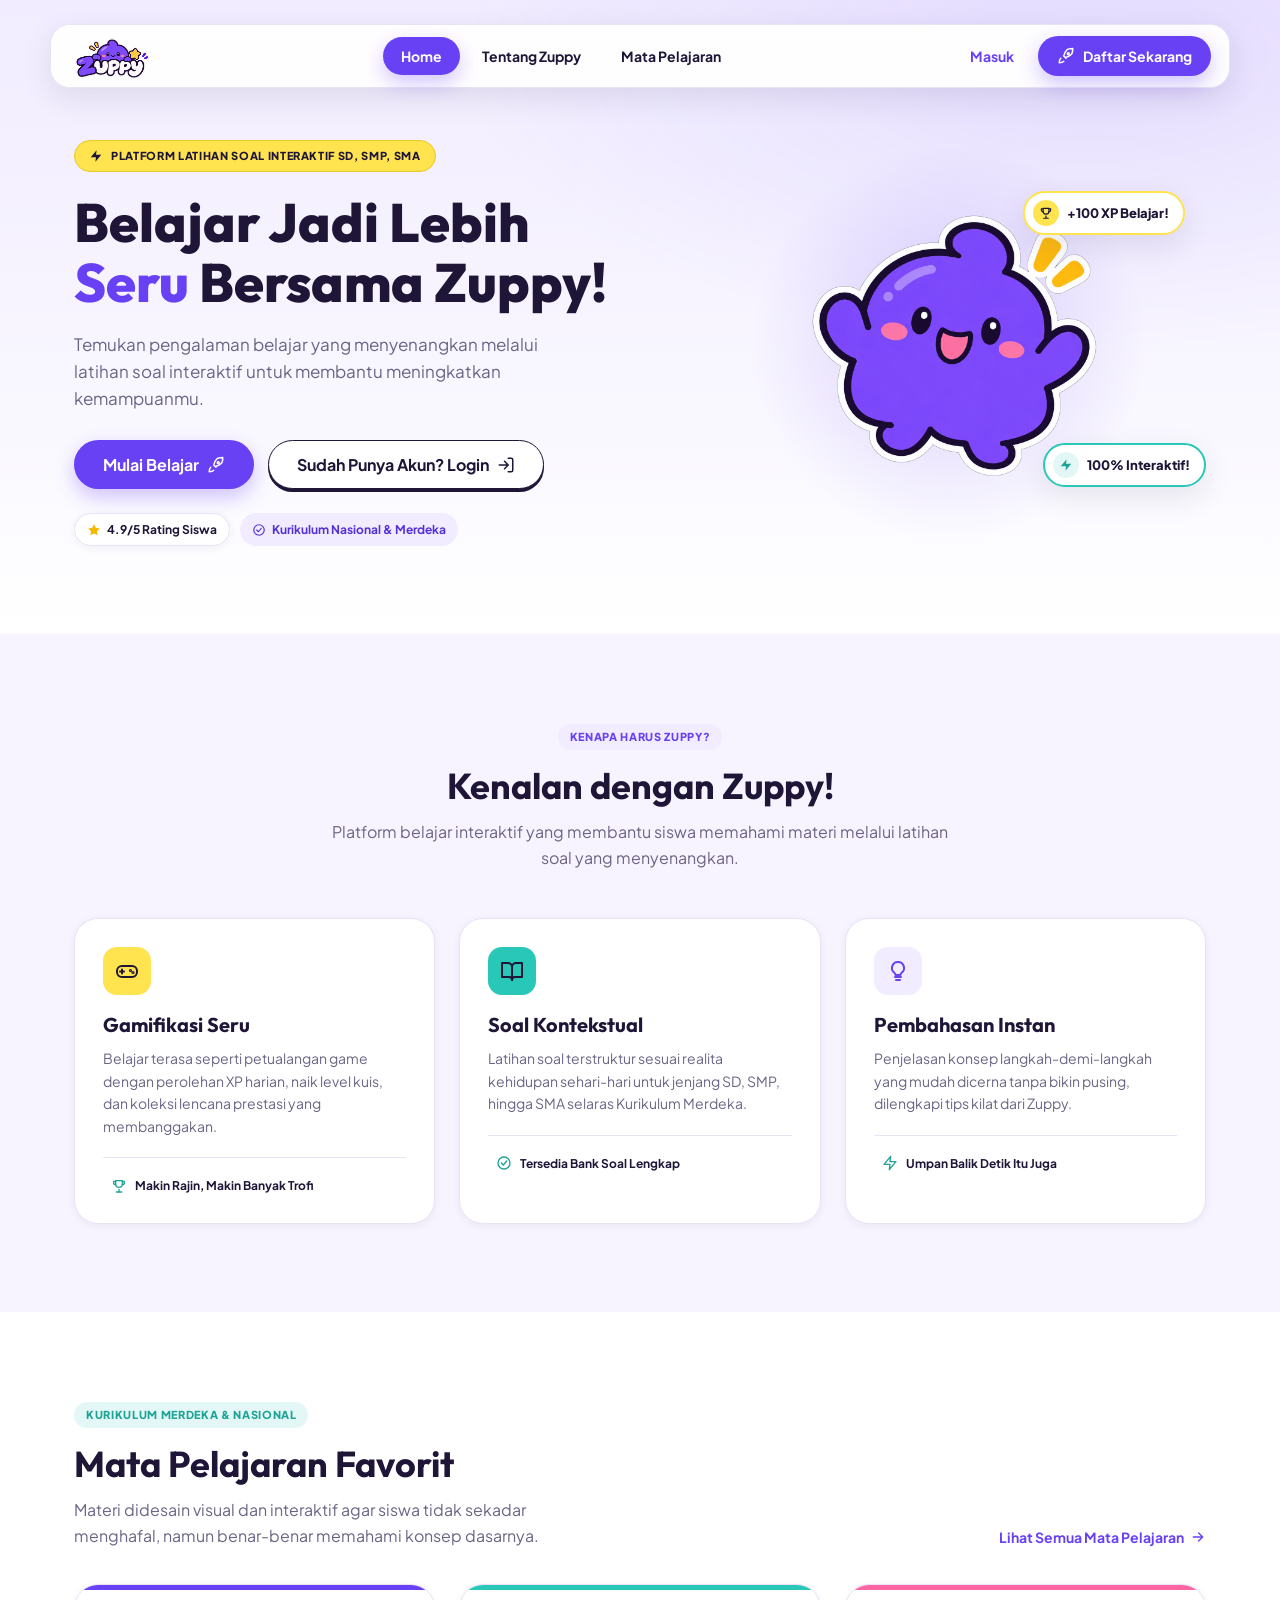
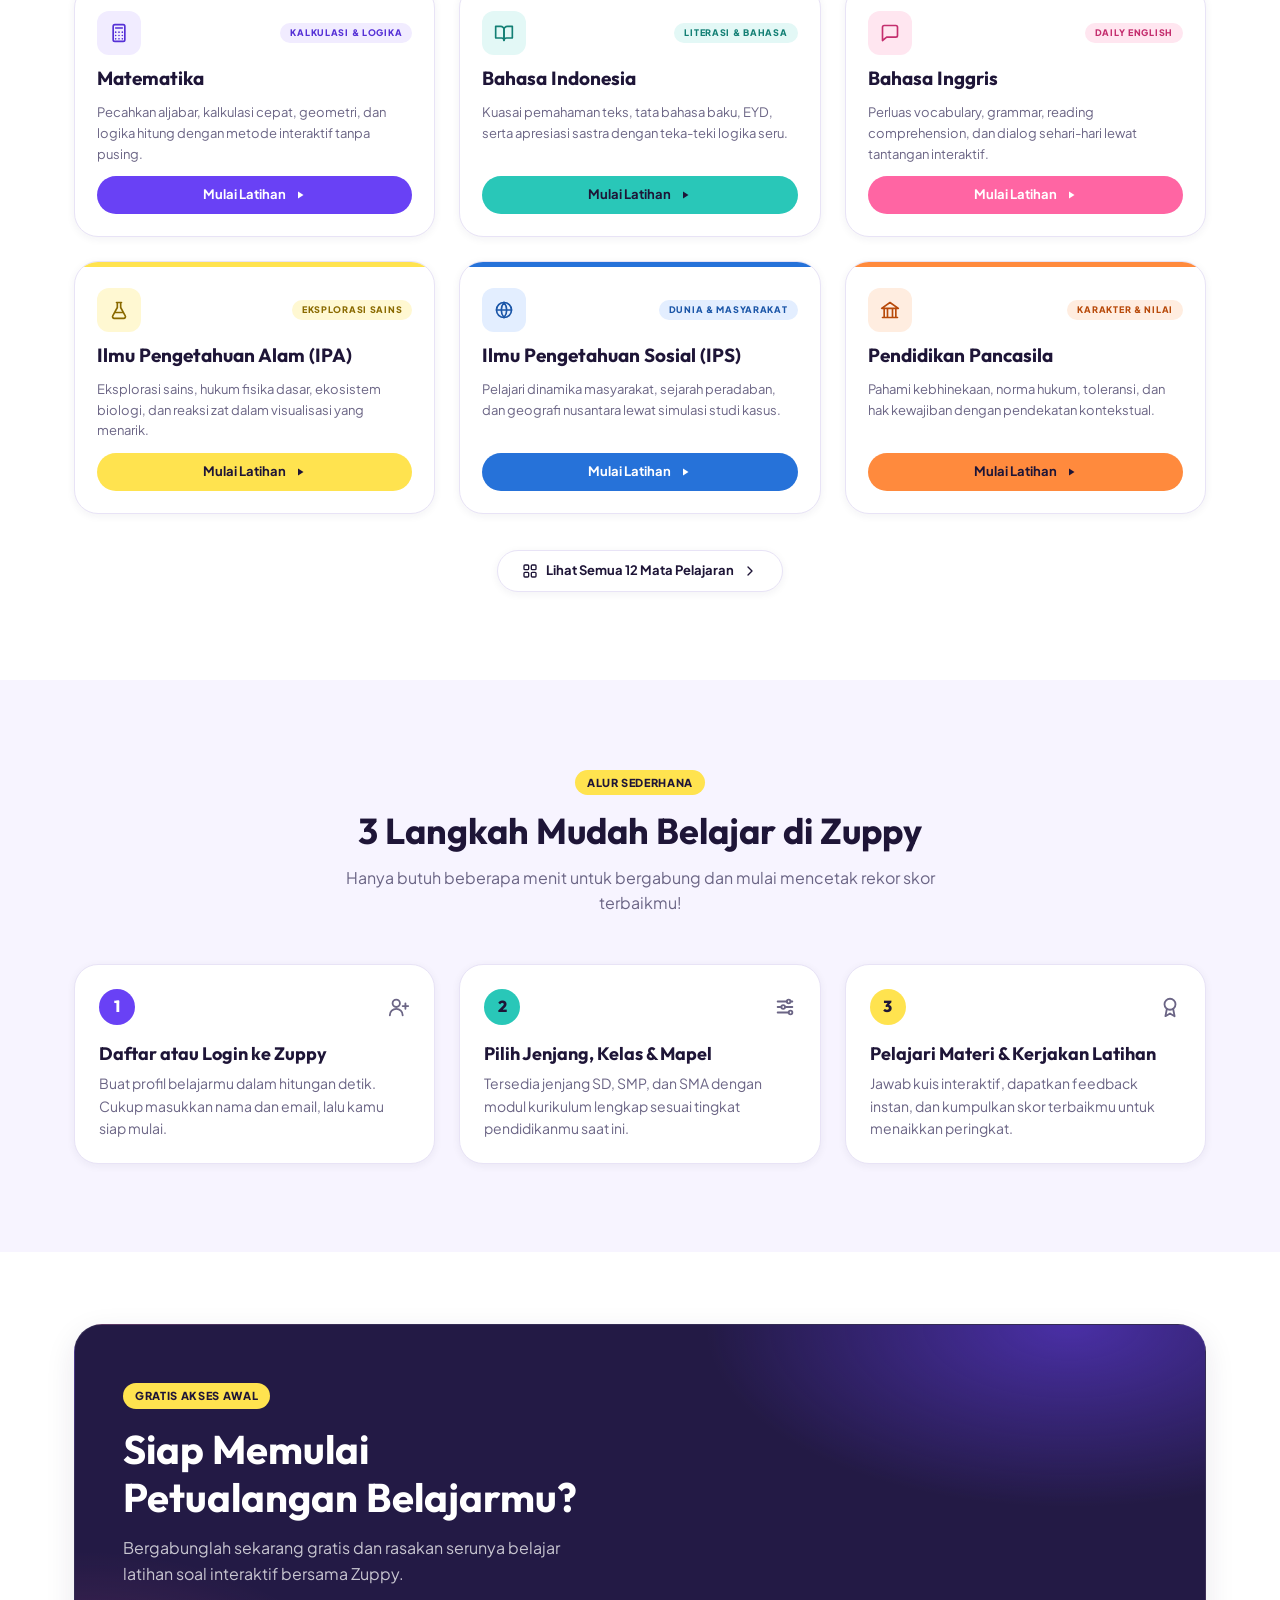
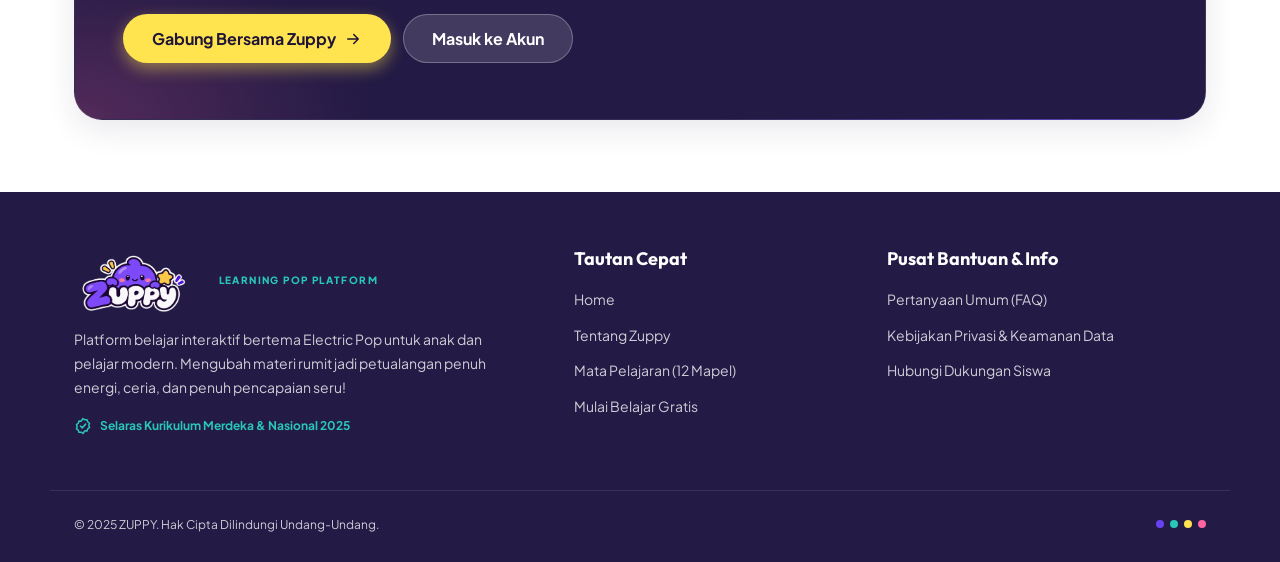
==== commit 8897be73: "Update revisi dan fitur Zuppy" ====
--- a/index.html
+++ b/index.html
@@ -154,7 +154,7 @@
             <a class="btn" data-href="pages/subjects.html?subject=ipa">Mulai Latihan <svg class="icon icon--fill" viewBox="0 0 24 24" aria-hidden="true"><path d="M8 5v14l11-7z"/></svg></a>
           </article>
 
-          <article class="subject-card subject-card--turquoise reveal">
+          <article class="subject-card subject-card--blue reveal">
             <div class="subject-card__top">
               <span class="subject-card__icon"><svg class="icon" viewBox="0 0 24 24" aria-hidden="true"><circle cx="12" cy="12" r="9"/><path d="M3 12h18M12 3a14 14 0 0 1 0 18M12 3a14 14 0 0 0 0 18"/></svg></span>
               <span class="subject-card__tag">Dunia &amp; Masyarakat</span>
@@ -164,7 +164,7 @@
             <a class="btn" data-href="pages/subjects.html?subject=ips">Mulai Latihan <svg class="icon icon--fill" viewBox="0 0 24 24" aria-hidden="true"><path d="M8 5v14l11-7z"/></svg></a>
           </article>
 
-          <article class="subject-card reveal">
+          <article class="subject-card subject-card--orange reveal">
             <div class="subject-card__top">
               <span class="subject-card__icon"><svg class="icon" viewBox="0 0 24 24" aria-hidden="true"><path d="M3 21h18M5 21V10M9 21V10M15 21V10M19 21V10M2 10l10-7 10 7z"/></svg></span>
               <span class="subject-card__tag">Karakter &amp; Nilai</span>
--- a/css/home.css
+++ b/css/home.css
@@ -181,7 +181,7 @@
 .tone-turquoise { background: var(--turquoise); color: var(--ink); }
 .tone-purple { background: var(--purple-soft); color: var(--purple); }
 
-/* ---------- Mata pelajaran ---------- */
+/* ---------- Mata pelajaran (satu warna unik per mapel) ---------- */
 .subject-grid { display: grid; grid-template-columns: repeat(3, 1fr); gap: var(--space-5); }
 
 .subject-card {
@@ -206,6 +206,8 @@
 .subject-card--turquoise { --accent: var(--turquoise); --accent-soft: var(--turquoise-soft); --accent-ink: #137F74; --on-accent: var(--ink); }
 .subject-card--pink { --accent: var(--pink); --accent-soft: var(--pink-soft); --accent-ink: #C42E6E; --on-accent: var(--white); }
 .subject-card--yellow { --accent: var(--yellow); --accent-soft: var(--yellow-soft); --accent-ink: #8A6A00; --on-accent: var(--ink); }
+.subject-card--blue { --accent: #2672D9; --accent-soft: #E3EEFF; --accent-ink: #1B56A8; --on-accent: var(--white); }
+.subject-card--orange { --accent: #FF8A3D; --accent-soft: #FFEDE0; --accent-ink: #B84A0A; --on-accent: var(--ink); }
 
 .subject-card__top { display: flex; align-items: center; justify-content: space-between; gap: var(--space-2); }
 .subject-card__icon { display: grid; place-items: center; width: 44px; height: 44px; background: var(--accent-soft); color: var(--accent-ink); border-radius: 12px; }
